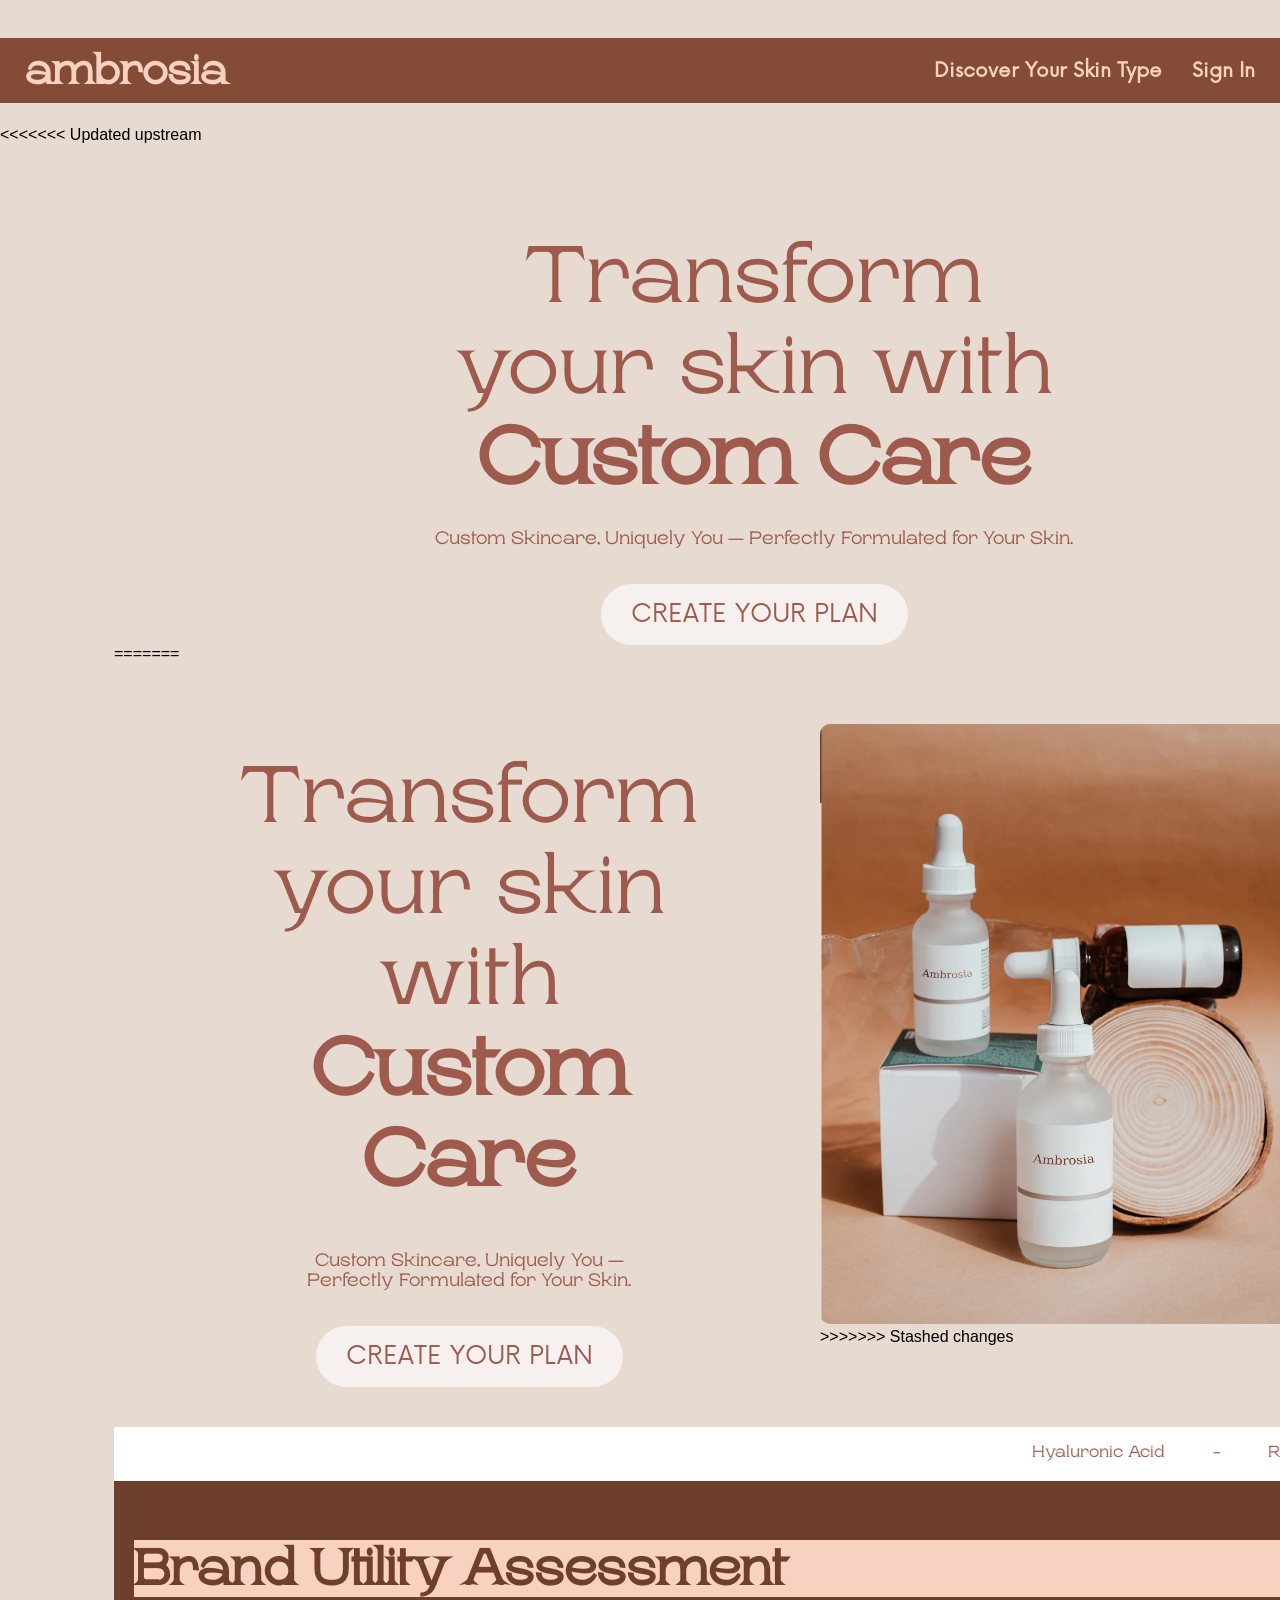
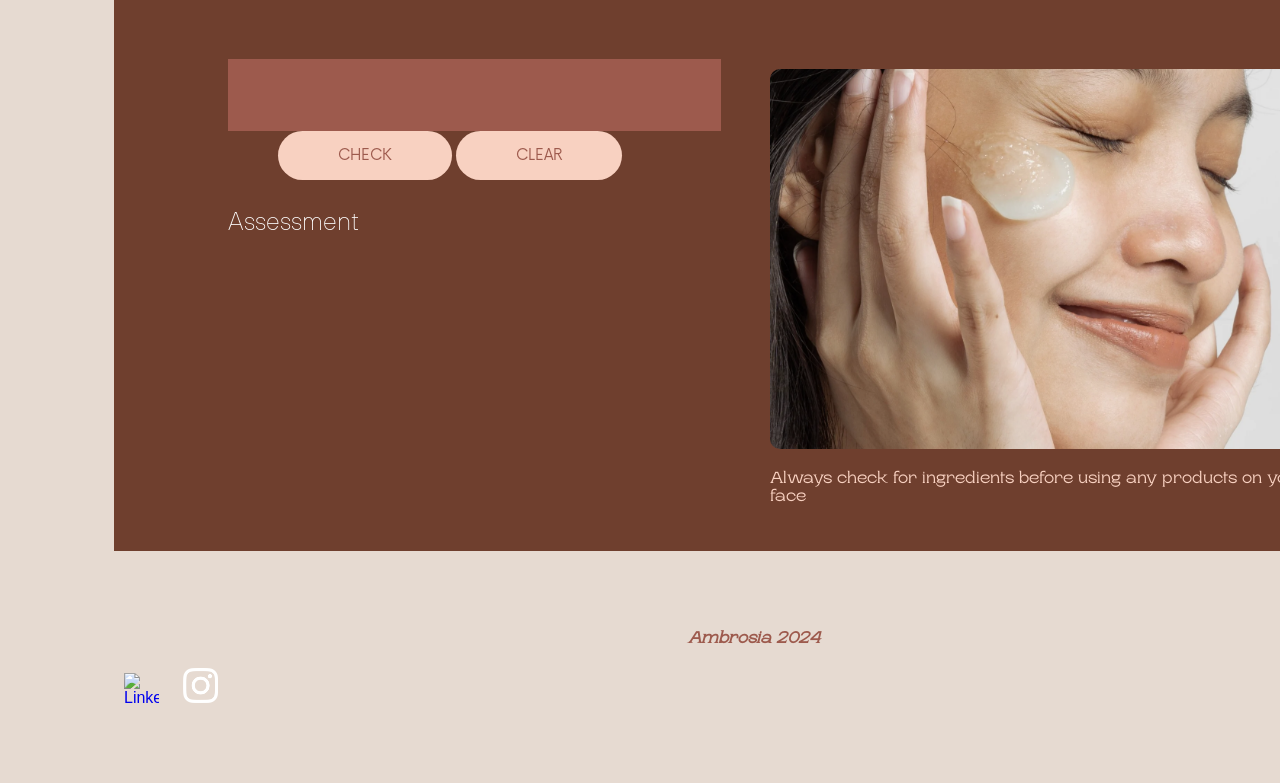
==== Ambrosia/index.html @ 2d027db7 "restore" ====
<!DOCTYPE html>
<html>
<head>
<meta charset="UTF-8">
<meta name="viewport" content="width=device-width, initial-scale=1.0">
<title>Ambrosia</title>
<link rel="shortcut icon" href="logo.jpg" type="image/x-icon">
<link href='style.css' rel='stylesheet'>
<link href='profile-style.css' rel='stylesheet'>
</head>

<!------------------------ body of webpage ------------------------>
<body>
    <div id="headfiller" style="height:38px; background-color:#E6DAD1;">
    </div>
    <div id="head" style="margin-top:38px">
        <div class="header-left">
            <h1 id="navbar-title"><a href=index.html>ambrosia</a></h1>
        </div>
        <nav>
          <a class="buttons" href="skintype.html">Discover Your Skin Type</a>
          <a class="buttons" href="skintype.html">  </a>
          <a class="buttons" href="resources.html">Sign In</a>
        <img src="menu.png" onclick="toggleMenu()" class="social-icon mobile-only">
        </nav>
    </div>

    <!-- Menu content -->
    <div id="menu" onclick="toggleMenu()" class="menu-content">
        <a href="#home" class="menu-item common-font">Home</a>
        <a href="skintype.html" class="menu-item common-font">Find Your Skin Type</a>
        <a href="resources.html" class="menu-item common-font">Sign In</a>
        <div class="menu-item">
            <a href="https://www.linkedin.com/company/100954304" target="_blank" rel="noopener noreferrer">
                <img src="linkedin.jpeg" alt="LinkedIn" style="max-height:30px;max-width:30px;margin: 0 0px;">
            </a>
            <a href="https://www.instagram.com/glimmerssofhope/" target="_blank" rel="noopener noreferrer">
                <img src="instagram.png" alt="Instagram" style="max-height:30px;max-width:30px;margin: 0 0px;">
            </a>
        </div>
    </div>


    <script src="script.js"></script>
    <br><br><br><br><br><br><br>
    <!-- Top Image Area -->
<<<<<<< Updated upstream
    <section id="profile-container" style="margin-top:0px;">
        
        <div class="profile-info" style="margin-right:100px;">
          <h2 class = "common-font profile-text" style="margin-bottom:0; font-weight: 500;">Transform</h2>
          <h2 class = "common-font profile-text" style="margin-bottom:0;margin-top:0; font-weight: 500;">your skin with</h2>
          <h2 class = "common-font profile-text" style="margin-top:0; margin-bottom:25px; font-weight: 900">Custom Care</h2>
          <p class="common-font page-text" style="font-size:18px; text-align: center; margin-right:50px;margin-left:50px;">Custom Skincare, Uniquely You — Perfectly Formulated for Your Skin.</p>
          
          <br>
          <div style="justify-content: center; display:flex;">
            <a href="survey.html">
                <button class="actualbutton" style="text-align: center; font-size: 25px;">CREATE YOUR PLAN</button>
            </a>
          </div>
=======
    <section id="profile-container" style="display: flex; align-items: center; margin-top: 0px;">
        <div class="profile-info" style="margin-right: 100px; flex: 1;">
            <h2 class="common-font profile-text" style="margin-bottom: 0; font-weight: 500;">Transform</h2>
            <h2 class="common-font profile-text" style="margin-bottom: 0; margin-top: 0; font-weight: 500;">your skin with</h2>
            <h2 class="common-font profile-text" style="margin-top: 0; margin-bottom: 25px; font-weight: 900">Custom Care</h2>
            <p class="common-font page-text" style="font-size: 18px; text-align: center; margin-right: 50px; margin-left: 50px;">
                <br>Custom Skincare, Uniquely You — Perfectly Formulated for Your Skin.
            </p>
            <div style="justify-content: center; display: flex;">
                <a href="survey2.html">
                    <br><button class="actualbutton" style="text-align: center; font-size: 25px;">CREATE YOUR PLAN</button>
                </a>
            </div>
        </div>
        <div id="profile-photo" style="flex: 1;">
            <img src="image.png" width="500" height="650" alt="Profile Photo">
>>>>>>> Stashed changes
        </div>
    </section>
    <div class="marquee">   
        <marquee scrollamount="15"><p class="page-text">Hyaluronic Acid   -   Retinol.   -   Vitamin C   -   Niacinimide   -   Ceramides   -   Collagen</p></marquee>
    </div>

    <div class="container2" style="background-color: #6F3F2E;">
        <br>
        <div style="background-color:#F8D1C1;">
            <h2 class = "common-font" style="color:#6F3F2E; text-align: left; font-size: 50px;">Brand Utility Assessment</h2>
        </div>

        <section id="profile-container" style="margin-top:0px; width:100%">
        
            <div class="profile-info" style="margin-right:20px; max-width: 40vw;">
                <input style="min-height:70px; background-color: #9D5A4D; border-style:none; color:white;" type="text" id="name" name="name" required minlength="200" maxlength="400" size="60" />
                <div class="profile-info">
                    <button style="background-color: #F8D1C1;" class="actualbutton" onclick="check()">  CHECK  </button>
                    <button style="background-color: #F8D1C1;" class="actualbutton" onclick="clearInputField()">  CLEAR  </button>
                </div>

                <p style="color:white; font-family: TT Hoves Thin; font-size: 25px;">Assessment</p>
                <p style="color:white; opacity:0;" id="assessment"> 
                    CERAVE consistently stands out for its commitment to dermatologist-recommended formulas that cater to various skin types. CeraVe products are widely acclaimed for their unique ability to help restore and maintain the skin’s natural barrier, thanks to the inclusion of essential ceramides and hyaluronic acid. Their products are not only effective but also gentle, making them suitable for even sensitive skin. Customers often praise CeraVe for its affordability and accessibility, making high-quality skincare achievable for everyone.
                </p>
            </div>
            <div id="profile-photo" style="max-width:50vw;">
                <img src="woman.png">
                <p class="page-text" style="color:#F8D1C1;">Always check for ingredients before using any products on your face</p>
            </div>
        </section>
    
    </div>

    <script>
        function clearInputField() {
            document.getElementById('name').value = '';  // This sets the value of the input field to an empty string, effectively clearing it.
            var assessment = document.getElementById('assessment');
            assessment.style.opacity = '0';
        }

        function check() {
        var assessment = document.getElementById('assessment');
        if (document.getElementById('name').value.toLowerCase() === "cerave") {
            assessment.style.opacity = '1';
            document.getElementById('name').value = ''; // Clears the input field
            document.getElementById('name').value = '';  // This sets the value of the input field to an empty string, effectively clearing it.
        }
}
    </script>
    
    <footer style="width:100vw">
        <br><br>
        <h4 class="page-text common-font" style="text-align:center;"><em>Ambrosia 2024</em></h4>
        <div class="social-media-icons" style="margin-top: 20px;">
            <a href="https://www.linkedin.com/company/100954304" target="_blank" rel="noopener noreferrer">
                <img class="social-icon" src="linkedin.jpeg" alt="LinkedIn"">
            </a>
            <a href="https://www.instagram.com/glimmerssofhope/" target="_blank" rel="noopener noreferrer">
                <img class="social-icon" src="instagram.png" alt="Instagram">
            </a>
        </div>
        <br><br>
    </footer>

</html>
---- Ambrosia/style.css ----
@font-face {
  font-family: 'Rasputin';
  src: url('Rasputin.otf') format('opentype');
  font-weight: normal;
  font-style: normal;
}

@font-face {
  font-family: 'Now';
  src: url('now/Now-Regular.otf') format('opentype');
  font-weight: normal;
  font-style: normal;
}

@font-face {
  font-family: 'TT Hoves';
  src: url('tt_hoves_pro/TT\ Hoves\ Pro\ Trial\ Black.ttf') format('truetype');
  font-weight: normal;
  font-style: normal;
}

@font-face {
  font-family: 'TT Hoves Thin';
  src: url('tt_hoves_pro/TT\ Hoves\ Pro\ Trial\ Thin.ttf') format('truetype');
  font-weight: normal;
  font-style: normal;
}

@font-face {
  font-family: 'TT Octosquares';
  src: url('tt_octosquares/TT\ Octosquares\ Trial\ Black.ttf') format('truetype');
  font-weight: normal;
  font-style: normal;
}

html, body {
  width: 100%;
  overflow-x: hidden;
  margin:0;
  background-color: #E6DAD1;
}

.common-font {
  font-family:Rasputin
}

#head {
  background:#844C37;
  display: flex;
  justify-content: space-between;
  align-items: center;
  padding: 10px 25px;
  width: 100%;
  position: fixed;
  top: 0;
  left: 0;
  z-index: 10;
  box-sizing: border-box;
}

#headfiller {
  background:#844C37;
  display: flex;
  justify-content: space-between;
  align-items: center;
  padding: 10px 25px;
  width: 100%;
  position: fixed;
  top: 0;
  left: 0;
  z-index: 10;
  box-sizing: border-box;
}

.header-left {
  display: flex;
  align-items: center;
}

#logo {
  height: 30px;
  width: 30px;
  border-radius: 10%;
  margin-right: 15px;
}

#navbar-title {
  color: #EDE8D5;
  transition: opacity 0.15s ease-in-out; /* Smooth transition */
  font-family: Rasputin;
  margin: 0;
  font-size: 40px;
}


nav {
  display: flex;
}

nav a {
  text-decoration: none;
  color: #666666;
  margin-left: 15px;
}

nav a:hover {
  filter: brightness(80%);
}

.buttons {
  color: #F8D1C1;
  font-family: Now;
  font-weight: bold;
  font-size:20px;
}

h1 a {
  color: #F8D1C1;
}

a:link { 
  text-decoration: none; 
} 
a:visited { 
  text-decoration: none; 
} 
a:hover { 
  text-decoration: none; 
} 
a:active { 
  text-decoration: none; 
}

.survey { 
  text-align: left;
  margin-left: 100px;
} 
 
.survey h2 { 
  text-align: left;
  margin-left: 100px;
} 
 
.answer-choices { 
  text-align: left;
  margin-left: 100px;
} 
 
.answer-choices label { 
  text-align: left;
  font-size: 30;
  margin-left: 100px;
} 
 
.answer-choices input[type="radio"] { 
  text-align: left;
  margin-left: 100px;
} 
.entry {
  padding-top: 0px;
}
.label{
  height:200px;
  width:200px;
}
.survey input { display: none; }
.survey .seatButton {font-size: 26px; border-radius: 15px; height:200px;
  width:200px;padding: 5px; border: 1px solid #ccc; background: #f9d0c1;}
.survey input:checked + .seatButton { background: #9d5a4d; }

.next{
  color: #9d5a4d;
  font-family: Now;
  font-weight: bold;
  font-size:20px;
  align-items: center;
}

.back{
  color: #9d5a4d;
  font-family: Now;
  font-weight: bold;
  font-size:20px;
  align-items: center;
}

/*----------------------Sunset Photo and Below---------------------*/

.page-text{
  font-family:Rasputin;
  color:#9D5A4D;
}

.container2 {
        margin: 0 auto; /* Center the container horizontally */
        padding: 0 20px; /* Padding for better readability */
        background-color:#E6DAD1;
    }
#title-text {
  text-align: center;
  font-family: Helvetica;
  font-size: 70px;
  color: white;
  letter-spacing: 7px;
  opacity: 100; /* Title is initially visible */
  transition: opacity 0.15s ease-in-out; /* Smooth transition for the fade in and out */
}


  .sunset {
    display: flex;
    height: 72vh;
    max-height:800px;
    width: 100%;
    align-items: center;
    justify-content: center;
    background-image: url('tree.jpeg');
    background-size: cover;
    background-position: top;
    background-attachment: fixed; /* can be removed once the parallax effect is purely JavaScript driven */
  }

  @media (prefers-color-scheme: light) {
    .sunset {
      filter: brightness(115%);
    }
  }

.headers {
  text-align:center;
  color:white;
}

@media (prefers-color-scheme: light){
  .headers {
    color:black;
  }
}

/*----------------------Meet The Team----------------------*/
.team-section {
  text-align: center;
  margin: 50px 0; /* Space around the section */
}

.profile {
  display: inline-block; /* Profiles side by side */
  margin: 0 20px; /* Space between profiles */
}

.profile img {
  width: 150px;
  height: 150px;
  border-radius: 50%; /* Make the images round */
  background-color: #c0e1fa;
  object-fit: cover
}

.profile-name {
  margin-top: 10px; /* Space between image and name */
  font-size: 20px; /* Font size for the name */
}

.profile-social { /* Social Media Handle */
  font-size: 16px;
  color: #AAAAAA;
}

.profile-name, .profile-social {
  font-family: 'Rasputin', sans-serif;
  font-size: 16px
}

.profile a:hover{
  filter: brightness(90%);
}

/*----------------------Footer----------------------*/
.social-icon {
  max-width: 35px;
  max-height: 35px;
  margin: 0 10px; /* Adjust spacing between icons */
}


/*----------------Mobile Optimization----------------*/
.mobile-only{
  display: none
}

@media (max-width: 768px) {
  #profile-text {
    font-size: 50px; /* Smaller font size for small devices */
  }
  .container2{
    margin-left:20px;
    margin-right:20px;
  }
}

@media (max-width: 480px) {
  #profile-text {
    font-size: 40px; /* Even smaller font size for phones */
  }
  .buttons {
      display: none;
  }

  .mobile-only{
    display: inline;
  }
  .richard {
    margin-bottom:40px;
  }
}


/*Mobile Menu*/

.menu-btn {
  position: fixed;
  top: 20px;
  right: 20px;
  z-index: 3;
  cursor: pointer;
  font-size: 24px;
  user-select: none;
}

.menu-content {
  display: none;
  position: fixed;
  top: 0;
  left: 0;
  height: 100%;
  width: 100%;
  background: rgba(0, 0, 0, 0.5); /* Translucent black background */
  z-index: 2;
  flex-direction: column;
  align-items: center;
  justify-content: center;
}

.menu-item {
  color: white;
  font-size: 32px;
  padding: 20px;
  text-decoration: none;
  opacity: 0;
  transition: background-color 0.3s;
}

.menu-item:hover {
  background-color: rgba(255, 255, 255, 0.3);
}

.show {
  display: flex;
}

@keyframes fadeIn {
  from {
    opacity: 0;
    transform: translateY(-20px);
  }
  to {
    opacity: 1;
    transform: translateY(0);
  }
}

.show .menu-item {
  animation: fadeIn 0.5s ease forwards;
}
.show .menu-item:nth-child(1) { animation-delay: 0.2s; }
.show .menu-item:nth-child(2) { animation-delay: 0.4s; }
.show .menu-item:nth-child(3) { animation-delay: 0.6s; }
.show .menu-item:nth-child(4) { animation-delay: 0.8s; }
.show .menu-item:nth-child(5) { animation-delay: 1.0s; }

.profile-text {
  color:#9D5A4D;
  font-size:80px;
  text-align: center;
}

.marquee{
  background-color:white;
}

.actualbutton {
  background-color: #F6F1EE; /* Soft peach background color */
  border: none;              /* Removes the border */
  padding: 15px 30px;        /* Increases the size, adjust as needed */
  border-radius: 50px;       /* Provides a fully rounded shape, increase for more roundness if needed */
  font-size: 15px;           /* Adjusts the font size, change it according to your design needs */
  cursor: pointer;           /* Changes the mouse cursor to a pointer when hovering over the button */
  transition: background-color 0.3s ease; /* Optional: Smooth transition for hover effect */
  font-family: Now;
  color:#9D5A4D;
}

.actualbutton:hover {
  background-color: #E5DCD9; /* Slightly darker shade of the button color for hover effect */
}
---- Ambrosia/profile-style.css ----
html{
    overflow-x: hidden;
    margin-left:0;
    margin-bottom:0;
}
#profile-container {
    display: flex;
    max-width: 90vw;
    margin: 20px auto;
    padding: 20px;
    height:auto;
    margin-top: 10vh;
    border-color: #333;
    border-width: 4px;
}

#profile-photo {
    flex: 1;
    padding: 10px;
    min-height: 50vh;
    min-width: auto;
}

#profile-photo img {
    width: 100%; /* Make the image responsive */
    height: auto;
    border-radius: 10px;
}

#profile-info {
    flex: 2;
    padding: 10px;
}

#profile-info h2, #profile-info h3 {
    margin: 0;
    color: #333;
}

#profile-info p {
    color: #666;
}


body {
    font-family: 'Arial', sans-serif;
    margin: 0;
    padding: 0;
}

@media (min-width: 768px){
    #profile-photo{
        min-width: 500px;
    }
    .profile-info {
        margin-left: 50px;
    }
}

@media (max-width: 768px) {
    #profile-container {
        margin: 50px;
        flex-direction: column;
    }

    #profile-photo, .profile-info {
        flex: none;
        padding: 10px;
        width:auto;
    }

    .profile-info {
        margin-left:20px;
    }

    #profile-photo img {
        /* Adjust width of image to be responsive within the container */
        width: 100%; /* Example percentage, adjust as necessary */
        height: auto; /* Maintain aspect ratio */
    }
}
@media (max-width: 500px){
    .buttons {
        display: none
    }
}

/*Section Text*/
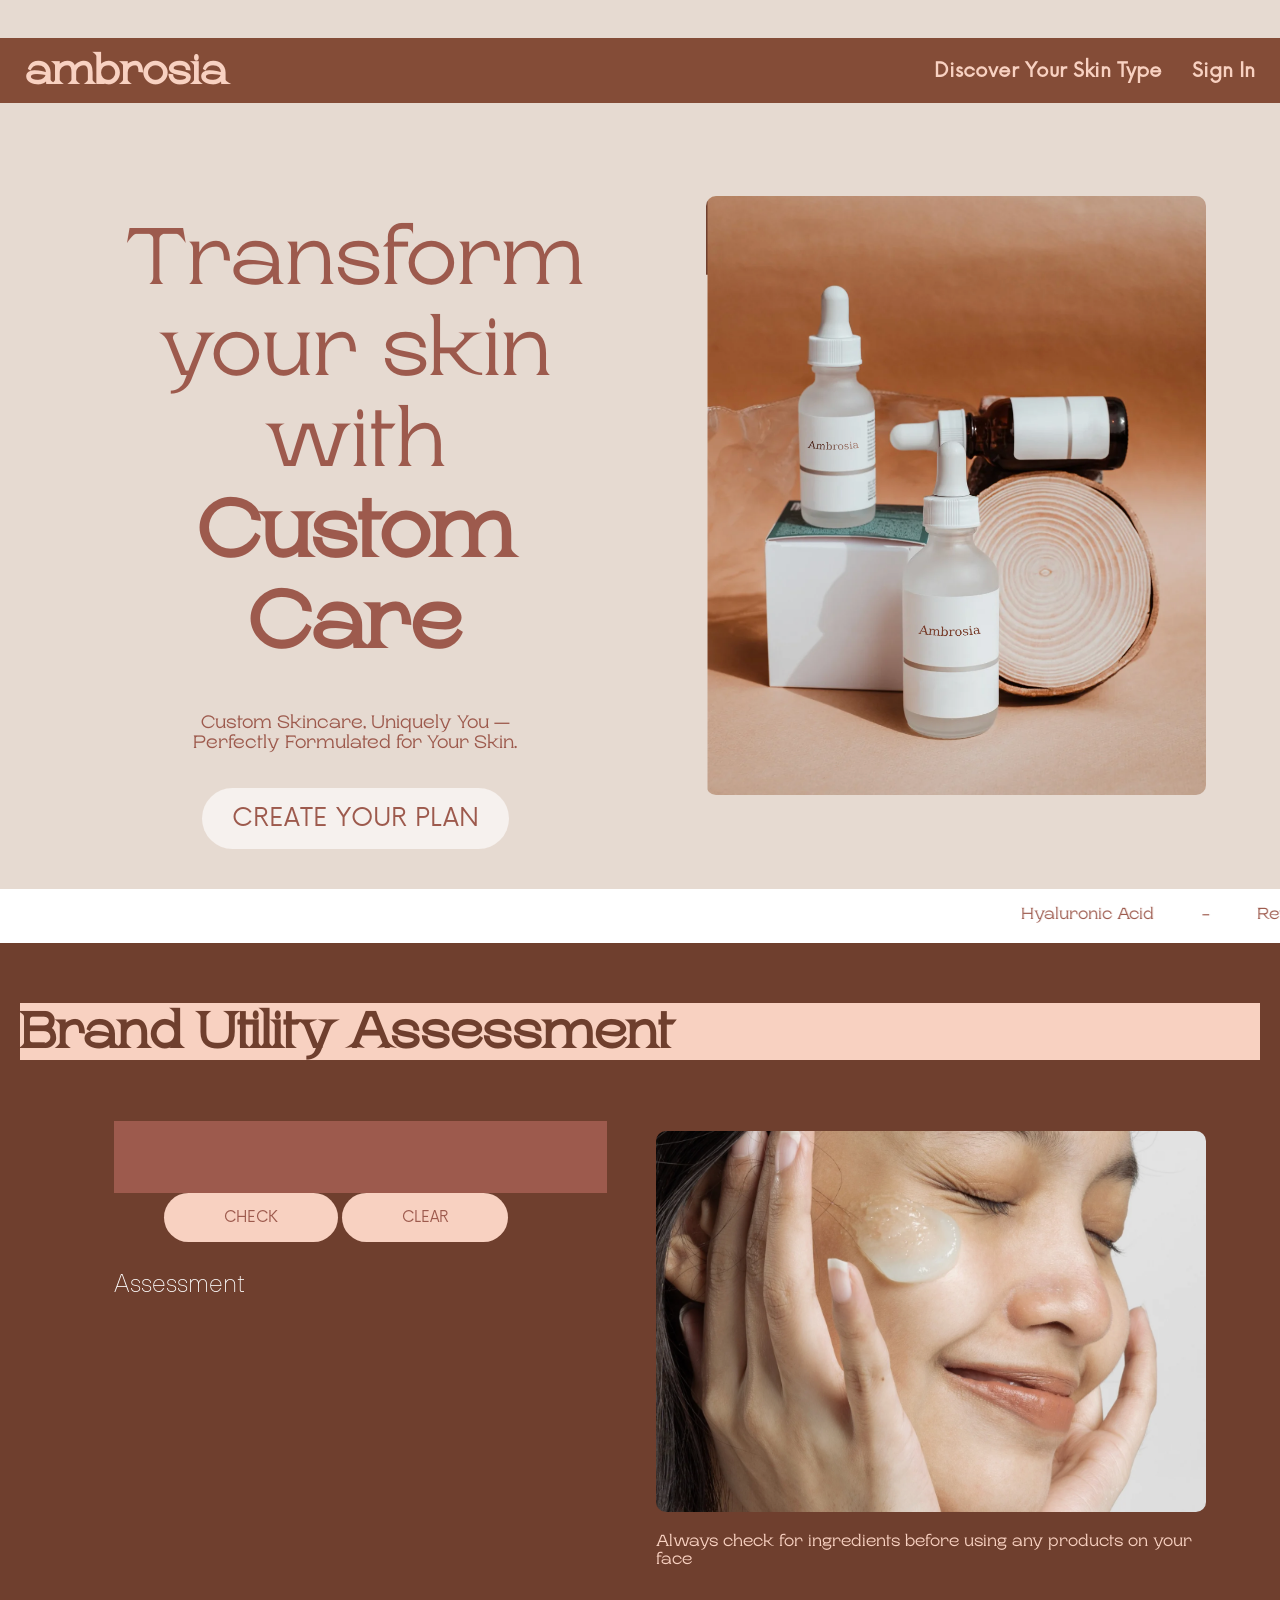
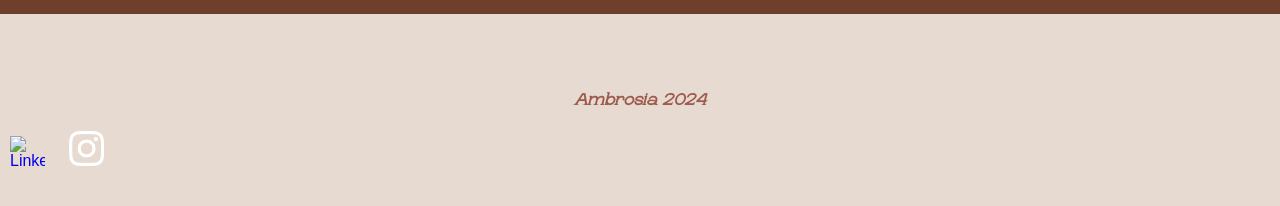
==== commit e7796c20: "restore" ====
--- a/Ambrosia/index.html
+++ b/Ambrosia/index.html
@@ -44,22 +44,6 @@
     <script src="script.js"></script>
     <br><br><br><br><br><br><br>
     <!-- Top Image Area -->
-<<<<<<< Updated upstream
-    <section id="profile-container" style="margin-top:0px;">
-        
-        <div class="profile-info" style="margin-right:100px;">
-          <h2 class = "common-font profile-text" style="margin-bottom:0; font-weight: 500;">Transform</h2>
-          <h2 class = "common-font profile-text" style="margin-bottom:0;margin-top:0; font-weight: 500;">your skin with</h2>
-          <h2 class = "common-font profile-text" style="margin-top:0; margin-bottom:25px; font-weight: 900">Custom Care</h2>
-          <p class="common-font page-text" style="font-size:18px; text-align: center; margin-right:50px;margin-left:50px;">Custom Skincare, Uniquely You — Perfectly Formulated for Your Skin.</p>
-          
-          <br>
-          <div style="justify-content: center; display:flex;">
-            <a href="survey.html">
-                <button class="actualbutton" style="text-align: center; font-size: 25px;">CREATE YOUR PLAN</button>
-            </a>
-          </div>
-=======
     <section id="profile-container" style="display: flex; align-items: center; margin-top: 0px;">
         <div class="profile-info" style="margin-right: 100px; flex: 1;">
             <h2 class="common-font profile-text" style="margin-bottom: 0; font-weight: 500;">Transform</h2>
@@ -76,7 +60,6 @@
         </div>
         <div id="profile-photo" style="flex: 1;">
             <img src="image.png" width="500" height="650" alt="Profile Photo">
->>>>>>> Stashed changes
         </div>
     </section>
     <div class="marquee">   
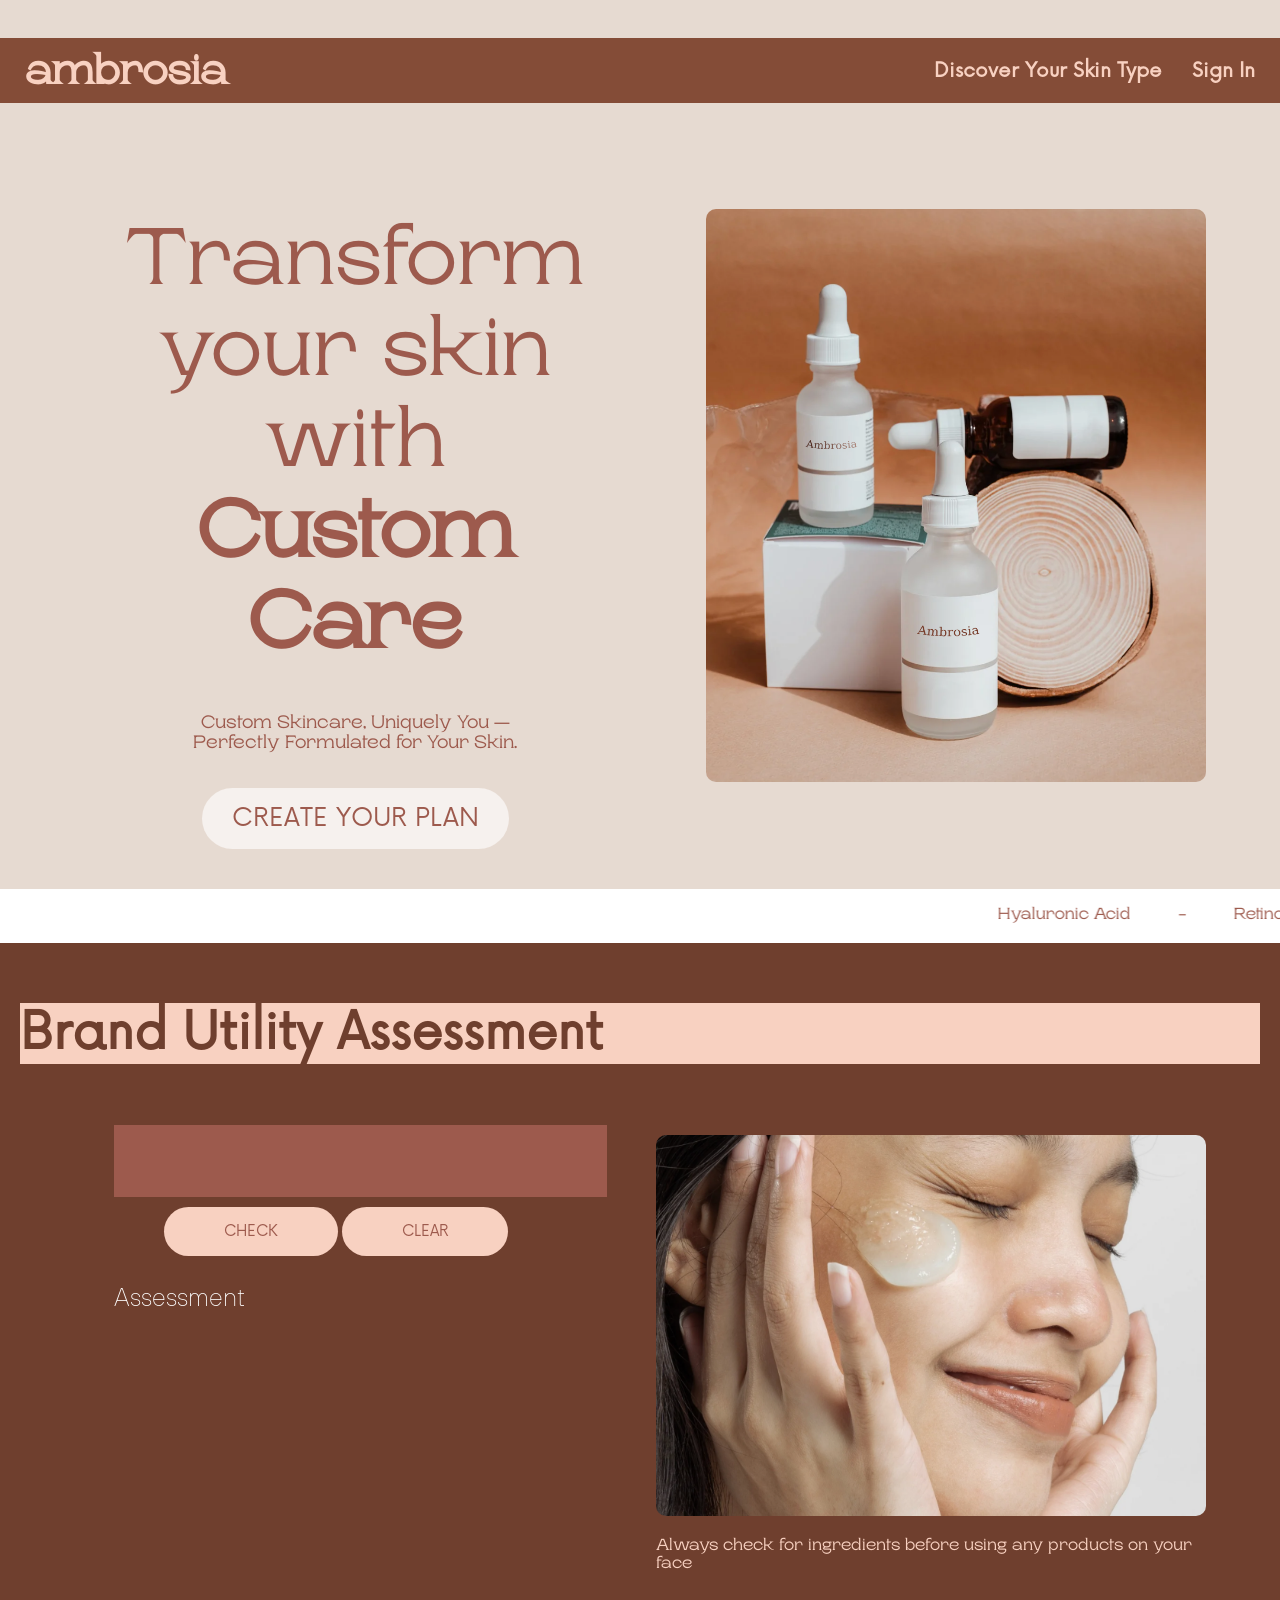
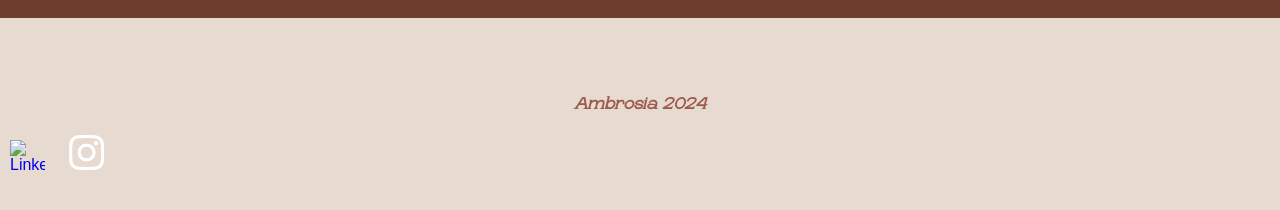
==== commit 27a349de: "there" ====
--- a/Ambrosia/index.html
+++ b/Ambrosia/index.html
@@ -53,7 +53,7 @@
                 <br>Custom Skincare, Uniquely You — Perfectly Formulated for Your Skin.
             </p>
             <div style="justify-content: center; display: flex;">
-                <a href="survey2.html">
+                <a href="survey.html">
                     <br><button class="actualbutton" style="text-align: center; font-size: 25px;">CREATE YOUR PLAN</button>
                 </a>
             </div>
@@ -69,14 +69,14 @@
     <div class="container2" style="background-color: #6F3F2E;">
         <br>
         <div style="background-color:#F8D1C1;">
-            <h2 class = "common-font" style="color:#6F3F2E; text-align: left; font-size: 50px;">Brand Utility Assessment</h2>
+            <h2 style="color:#6F3F2E; text-align: left; font-size: 50px; font-family: Now;">Brand Utility Assessment</h2>
         </div>
 
         <section id="profile-container" style="margin-top:0px; width:100%">
         
             <div class="profile-info" style="margin-right:20px; max-width: 40vw;">
                 <input style="min-height:70px; background-color: #9D5A4D; border-style:none; color:white;" type="text" id="name" name="name" required minlength="200" maxlength="400" size="60" />
-                <div class="profile-info">
+                <div class="profile-info" style="margin-top:10px;">
                     <button style="background-color: #F8D1C1;" class="actualbutton" onclick="check()">  CHECK  </button>
                     <button style="background-color: #F8D1C1;" class="actualbutton" onclick="clearInputField()">  CLEAR  </button>
                 </div>
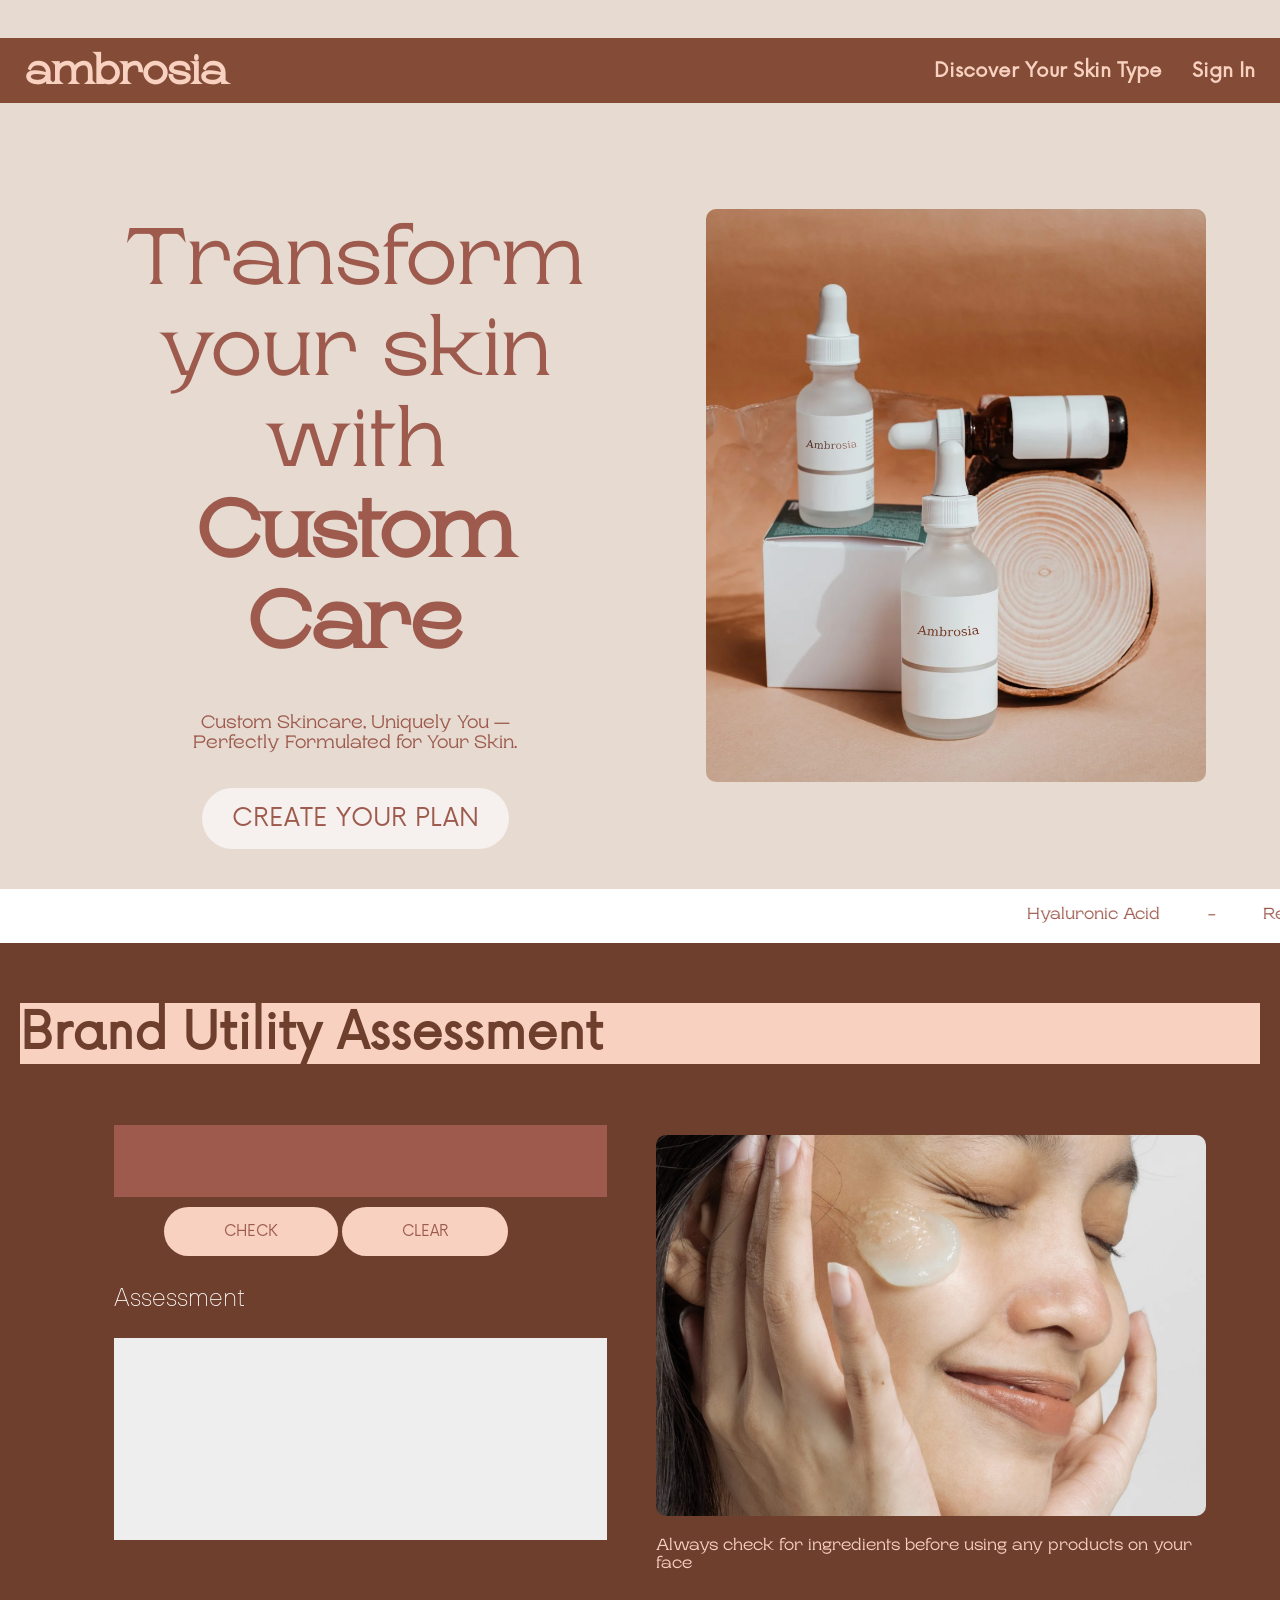
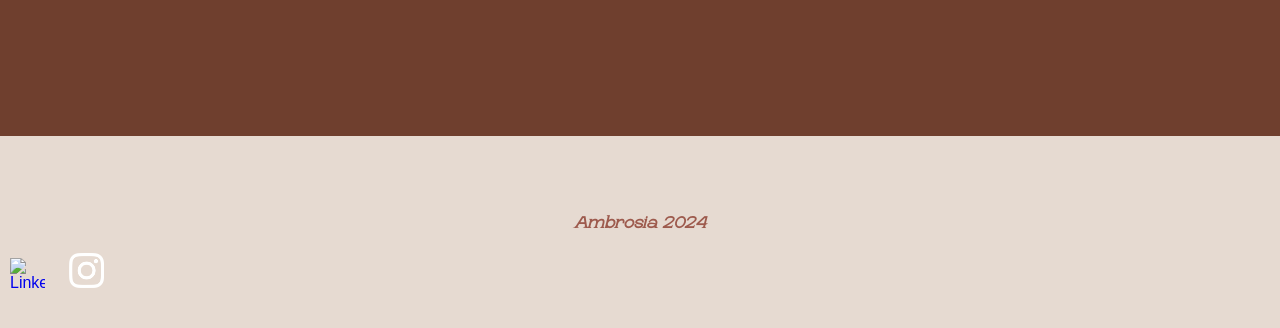
==== commit 0c678b78: "thing" ====
--- a/Ambrosia/index.html
+++ b/Ambrosia/index.html
@@ -82,6 +82,7 @@
                 </div>
 
                 <p style="color:white; font-family: TT Hoves Thin; font-size: 25px;">Assessment</p>
+                <input disabled = "disabled" style="min-height:70px; background-color: #eee; border-style:none; height:200px;" type="text" id="assessment" name="name" required minlength="200" maxlength="400" size="60" />
                 <p style="color:white; opacity:0;" id="assessment"> 
                     CERAVE consistently stands out for its commitment to dermatologist-recommended formulas that cater to various skin types. CeraVe products are widely acclaimed for their unique ability to help restore and maintain the skin’s natural barrier, thanks to the inclusion of essential ceramides and hyaluronic acid. Their products are not only effective but also gentle, making them suitable for even sensitive skin. Customers often praise CeraVe for its affordability and accessibility, making high-quality skincare achievable for everyone.
                 </p>
@@ -98,13 +99,12 @@
         function clearInputField() {
             document.getElementById('name').value = '';  // This sets the value of the input field to an empty string, effectively clearing it.
             var assessment = document.getElementById('assessment');
-            assessment.style.opacity = '0';
         }
 
         function check() {
         var assessment = document.getElementById('assessment');
         if (document.getElementById('name').value.toLowerCase() === "cerave") {
-            assessment.style.opacity = '1';
+            document.getElementById('assessment').value = "CERAVE consistently stands out for its commitment to dermatologist-recommended formulas that cater to various skin types. CeraVe products are widely acclaimed for their unique ability to help restore and maintain the skin’s natural barrier, thanks to the inclusion of essential ceramides and hyaluronic acid. Their products are not only effective but also gentle, making them suitable for even sensitive skin. Customers often praise CeraVe for its affordability and accessibility, making high-quality skincare achievable for everyone.";
             document.getElementById('name').value = ''; // Clears the input field
             document.getElementById('name').value = '';  // This sets the value of the input field to an empty string, effectively clearing it.
         }
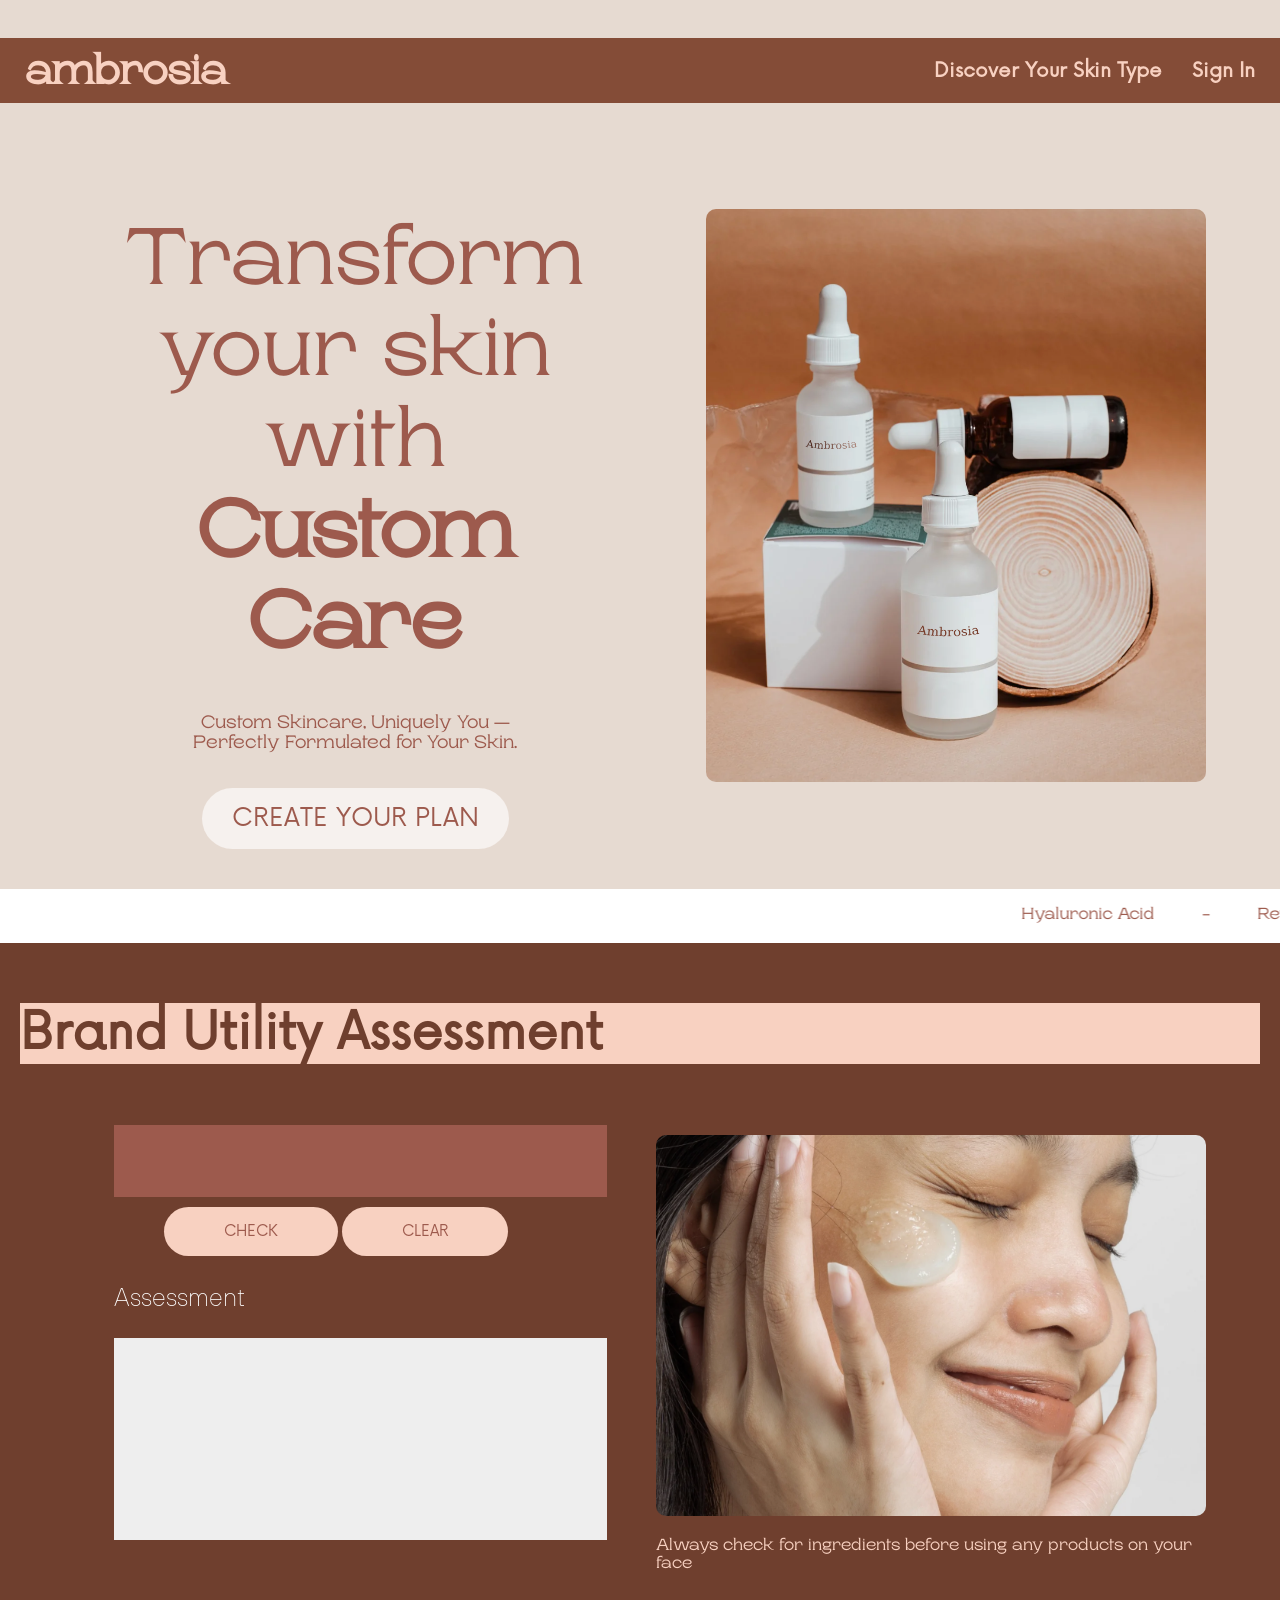
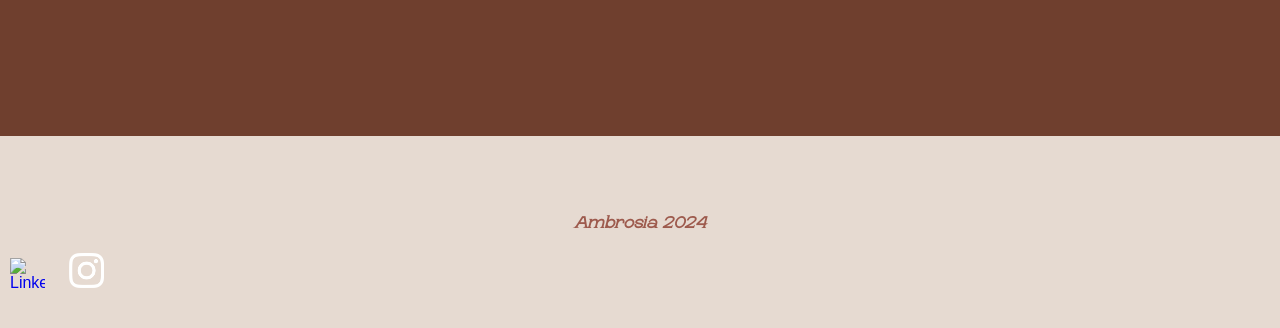
==== commit 8a3b94d0: "cerave" ====
--- a/Ambrosia/index.html
+++ b/Ambrosia/index.html
@@ -1,129 +1,256 @@
 <!DOCTYPE html>
 <html>
-<head>
-<meta charset="UTF-8">
-<meta name="viewport" content="width=device-width, initial-scale=1.0">
-<title>Ambrosia</title>
-<link rel="shortcut icon" href="logo.jpg" type="image/x-icon">
-<link href='style.css' rel='stylesheet'>
-<link href='profile-style.css' rel='stylesheet'>
-</head>
-
-<!------------------------ body of webpage ------------------------>
-<body>
-    <div id="headfiller" style="height:38px; background-color:#E6DAD1;">
-    </div>
-    <div id="head" style="margin-top:38px">
-        <div class="header-left">
-            <h1 id="navbar-title"><a href=index.html>ambrosia</a></h1>
-        </div>
-        <nav>
-          <a class="buttons" href="skintype.html">Discover Your Skin Type</a>
-          <a class="buttons" href="skintype.html">  </a>
-          <a class="buttons" href="resources.html">Sign In</a>
-        <img src="menu.png" onclick="toggleMenu()" class="social-icon mobile-only">
-        </nav>
+  <head>
+    <meta charset="UTF-8" />
+    <meta name="viewport" content="width=device-width, initial-scale=1.0" />
+    <title>Ambrosia</title>
+    <link rel="shortcut icon" href="logo.jpg" type="image/x-icon" />
+    <link href="style.css" rel="stylesheet" />
+    <link href="profile-style.css" rel="stylesheet" />
+  </head>
+
+  <!------------------------ body of webpage ------------------------>
+  <body>
+    <div id="headfiller" style="height: 38px; background-color: #e6dad1"></div>
+    <div id="head" style="margin-top: 38px">
+      <div class="header-left">
+        <h1 id="navbar-title"><a href="index.html">ambrosia</a></h1>
+      </div>
+      <nav>
+        <a class="buttons" href="skintype.html">Discover Your Skin Type</a>
+        <a class="buttons" href="skintype.html"> </a>
+        <a class="buttons" href="resources.html">Sign In</a>
+        <img
+          src="menu.png"
+          onclick="toggleMenu()"
+          class="social-icon mobile-only"
+        />
+      </nav>
     </div>
 
     <!-- Menu content -->
     <div id="menu" onclick="toggleMenu()" class="menu-content">
-        <a href="#home" class="menu-item common-font">Home</a>
-        <a href="skintype.html" class="menu-item common-font">Find Your Skin Type</a>
-        <a href="resources.html" class="menu-item common-font">Sign In</a>
-        <div class="menu-item">
-            <a href="https://www.linkedin.com/company/100954304" target="_blank" rel="noopener noreferrer">
-                <img src="linkedin.jpeg" alt="LinkedIn" style="max-height:30px;max-width:30px;margin: 0 0px;">
-            </a>
-            <a href="https://www.instagram.com/glimmerssofhope/" target="_blank" rel="noopener noreferrer">
-                <img src="instagram.png" alt="Instagram" style="max-height:30px;max-width:30px;margin: 0 0px;">
-            </a>
+      <a href="#home" class="menu-item common-font">Home</a>
+      <a href="skintype.html" class="menu-item common-font"
+        >Find Your Skin Type</a
+      >
+      <a href="resources.html" class="menu-item common-font">Sign In</a>
+      <div class="menu-item">
+        <a
+          href="https://www.linkedin.com/company/100954304"
+          target="_blank"
+          rel="noopener noreferrer"
+        >
+          <img
+            src="linkedin.jpeg"
+            alt="LinkedIn"
+            style="max-height: 30px; max-width: 30px; margin: 0 0px"
+          />
+        </a>
+        <a
+          href="https://www.instagram.com/glimmerssofhope/"
+          target="_blank"
+          rel="noopener noreferrer"
+        >
+          <img
+            src="instagram.png"
+            alt="Instagram"
+            style="max-height: 30px; max-width: 30px; margin: 0 0px"
+          />
+        </a>
+      </div>
+    </div>
+
+    <script src="script.js"></script>
+    <br /><br /><br /><br /><br /><br /><br />
+    <!-- Top Image Area -->
+    <section
+      id="profile-container"
+      style="display: flex; align-items: center; margin-top: 0px"
+    >
+      <div class="profile-info" style="margin-right: 100px; flex: 1">
+        <h2
+          class="common-font profile-text"
+          style="margin-bottom: 0; font-weight: 500"
+        >
+          Transform
+        </h2>
+        <h2
+          class="common-font profile-text"
+          style="margin-bottom: 0; margin-top: 0; font-weight: 500"
+        >
+          your skin with
+        </h2>
+        <h2
+          class="common-font profile-text"
+          style="margin-top: 0; margin-bottom: 25px; font-weight: 900"
+        >
+          Custom Care
+        </h2>
+        <p
+          class="common-font page-text"
+          style="
+            font-size: 18px;
+            text-align: center;
+            margin-right: 50px;
+            margin-left: 50px;
+          "
+        >
+          <br />Custom Skincare, Uniquely You — Perfectly Formulated for Your
+          Skin.
+        </p>
+        <div style="justify-content: center; display: flex">
+          <a href="survey.html">
+            <br /><button
+              class="actualbutton"
+              style="text-align: center; font-size: 25px"
+            >
+              CREATE YOUR PLAN
+            </button>
+          </a>
         </div>
-    </div>
-
-
-    <script src="script.js"></script>
-    <br><br><br><br><br><br><br>
-    <!-- Top Image Area -->
-    <section id="profile-container" style="display: flex; align-items: center; margin-top: 0px;">
-        <div class="profile-info" style="margin-right: 100px; flex: 1;">
-            <h2 class="common-font profile-text" style="margin-bottom: 0; font-weight: 500;">Transform</h2>
-            <h2 class="common-font profile-text" style="margin-bottom: 0; margin-top: 0; font-weight: 500;">your skin with</h2>
-            <h2 class="common-font profile-text" style="margin-top: 0; margin-bottom: 25px; font-weight: 900">Custom Care</h2>
-            <p class="common-font page-text" style="font-size: 18px; text-align: center; margin-right: 50px; margin-left: 50px;">
-                <br>Custom Skincare, Uniquely You — Perfectly Formulated for Your Skin.
-            </p>
-            <div style="justify-content: center; display: flex;">
-                <a href="survey.html">
-                    <br><button class="actualbutton" style="text-align: center; font-size: 25px;">CREATE YOUR PLAN</button>
-                </a>
-            </div>
+      </div>
+      <div id="profile-photo" style="flex: 1">
+        <img src="image.png" width="500" height="650" alt="Profile Photo" />
+      </div>
+    </section>
+    <div class="marquee">
+      <marquee scrollamount="15"
+        ><p class="page-text">
+          Hyaluronic Acid   -   Retinol.   -   Vitamin
+          C   -   Niacinimide   -   Ceramides   -   Collagen
+        </p></marquee
+      >
+    </div>
+
+    <div class="container2" style="background-color: #6f3f2e">
+      <br />
+      <div style="background-color: #f8d1c1">
+        <h2
+          style="
+            color: #6f3f2e;
+            text-align: left;
+            font-size: 50px;
+            font-family: Now;
+          "
+        >
+          Brand Utility Assessment
+        </h2>
+      </div>
+
+      <section id="profile-container" style="margin-top: 0px; width: 100%">
+        <div class="profile-info" style="margin-right: 20px; max-width: 40vw">
+          <input
+            style="
+              min-height: 70px;
+              background-color: #9d5a4d;
+              border-style: none;
+              color: white;
+            "
+            type="text"
+            id="name"
+            name="name"
+            required
+            minlength="200"
+            maxlength="400"
+            size="60"
+          />
+          <div class="profile-info" style="margin-top: 10px">
+            <button
+              style="background-color: #f8d1c1"
+              class="actualbutton"
+              onclick="check()"
+            >
+                CHECK  
+            </button>
+            <button
+              style="background-color: #f8d1c1"
+              class="actualbutton"
+              onclick="clearInputField()"
+            >
+                CLEAR  
+            </button>
+          </div>
+
+          <p style="color: white; font-family: TT Hoves Thin; font-size: 25px">
+            Assessment
+          </p>
+          <input
+            disabled="disabled"
+            style="
+              min-height: 70px;
+              background-color: #eee;
+              border-style: none;
+              height: 200px;
+            "
+            type="text"
+            id="assessment"
+            name="name"
+            required
+            minlength="200"
+            maxlength="400"
+            size="60"
+          />
+          <p style="color: white; opacity: 0" id="assessment">
+            CERAVE consistently stands out for its commitment to
+            dermatologist-recommended formulas that cater to various skin types.
+            CeraVe products are widely acclaimed for their unique ability to
+            help restore and maintain the skin’s natural barrier, thanks to the
+            inclusion of essential ceramides and hyaluronic acid. Their products
+            are not only effective but also gentle, making them suitable for
+            even sensitive skin. Customers often praise CeraVe for its
+            affordability and accessibility, making high-quality skincare
+            achievable for everyone.
+          </p>
         </div>
-        <div id="profile-photo" style="flex: 1;">
-            <img src="image.png" width="500" height="650" alt="Profile Photo">
+        <div id="profile-photo" style="max-width: 50vw">
+          <img src="woman.png" />
+          <p class="page-text" style="color: #f8d1c1">
+            Always check for ingredients before using any products on your face
+          </p>
         </div>
-    </section>
-    <div class="marquee">   
-        <marquee scrollamount="15"><p class="page-text">Hyaluronic Acid   -   Retinol.   -   Vitamin C   -   Niacinimide   -   Ceramides   -   Collagen</p></marquee>
-    </div>
-
-    <div class="container2" style="background-color: #6F3F2E;">
-        <br>
-        <div style="background-color:#F8D1C1;">
-            <h2 style="color:#6F3F2E; text-align: left; font-size: 50px; font-family: Now;">Brand Utility Assessment</h2>
-        </div>
-
-        <section id="profile-container" style="margin-top:0px; width:100%">
-        
-            <div class="profile-info" style="margin-right:20px; max-width: 40vw;">
-                <input style="min-height:70px; background-color: #9D5A4D; border-style:none; color:white;" type="text" id="name" name="name" required minlength="200" maxlength="400" size="60" />
-                <div class="profile-info" style="margin-top:10px;">
-                    <button style="background-color: #F8D1C1;" class="actualbutton" onclick="check()">  CHECK  </button>
-                    <button style="background-color: #F8D1C1;" class="actualbutton" onclick="clearInputField()">  CLEAR  </button>
-                </div>
-
-                <p style="color:white; font-family: TT Hoves Thin; font-size: 25px;">Assessment</p>
-                <input disabled = "disabled" style="min-height:70px; background-color: #eee; border-style:none; height:200px;" type="text" id="assessment" name="name" required minlength="200" maxlength="400" size="60" />
-                <p style="color:white; opacity:0;" id="assessment"> 
-                    CERAVE consistently stands out for its commitment to dermatologist-recommended formulas that cater to various skin types. CeraVe products are widely acclaimed for their unique ability to help restore and maintain the skin’s natural barrier, thanks to the inclusion of essential ceramides and hyaluronic acid. Their products are not only effective but also gentle, making them suitable for even sensitive skin. Customers often praise CeraVe for its affordability and accessibility, making high-quality skincare achievable for everyone.
-                </p>
-            </div>
-            <div id="profile-photo" style="max-width:50vw;">
-                <img src="woman.png">
-                <p class="page-text" style="color:#F8D1C1;">Always check for ingredients before using any products on your face</p>
-            </div>
-        </section>
-    
+      </section>
     </div>
 
     <script>
-        function clearInputField() {
-            document.getElementById('name').value = '';  // This sets the value of the input field to an empty string, effectively clearing it.
-            var assessment = document.getElementById('assessment');
+
+      function clearInputField() {
+        document.getElementById("name").value = ""; // This sets the value of the input field to an empty string, effectively clearing it.
+        var assessment = document.getElementById("assessment");
+      }
+      var img = document.createElement("cerave");
+      cerave.src = "cerave.png";
+
+      function check() {
+        var assessment = document.getElementById("assessment");
+        if (document.getElementById("name").value.toLowerCase() === "cerave") {
+          document.body.appendChild(cerave);
         }
-
-        function check() {
-        var assessment = document.getElementById('assessment');
-        if (document.getElementById('name').value.toLowerCase() === "cerave") {
-            document.getElementById('assessment').value = "CERAVE consistently stands out for its commitment to dermatologist-recommended formulas that cater to various skin types. CeraVe products are widely acclaimed for their unique ability to help restore and maintain the skin’s natural barrier, thanks to the inclusion of essential ceramides and hyaluronic acid. Their products are not only effective but also gentle, making them suitable for even sensitive skin. Customers often praise CeraVe for its affordability and accessibility, making high-quality skincare achievable for everyone.";
-            document.getElementById('name').value = ''; // Clears the input field
-            document.getElementById('name').value = '';  // This sets the value of the input field to an empty string, effectively clearing it.
-        }
-}
+      }
     </script>
-    
-    <footer style="width:100vw">
-        <br><br>
-        <h4 class="page-text common-font" style="text-align:center;"><em>Ambrosia 2024</em></h4>
-        <div class="social-media-icons" style="margin-top: 20px;">
-            <a href="https://www.linkedin.com/company/100954304" target="_blank" rel="noopener noreferrer">
-                <img class="social-icon" src="linkedin.jpeg" alt="LinkedIn"">
-            </a>
-            <a href="https://www.instagram.com/glimmerssofhope/" target="_blank" rel="noopener noreferrer">
-                <img class="social-icon" src="instagram.png" alt="Instagram">
-            </a>
-        </div>
-        <br><br>
+
+    <footer style="width: 100vw">
+      <br /><br />
+      <h4 class="page-text common-font" style="text-align: center">
+        <em>Ambrosia 2024</em>
+      </h4>
+      <div class="social-media-icons" style="margin-top: 20px">
+        <a
+          href="https://www.linkedin.com/company/100954304"
+          target="_blank"
+          rel="noopener noreferrer"
+        >
+          <img class="social-icon" src="linkedin.jpeg" alt="LinkedIn" />
+        </a>
+        <a
+          href="https://www.instagram.com/glimmerssofhope/"
+          target="_blank"
+          rel="noopener noreferrer"
+        >
+          <img class="social-icon" src="instagram.png" alt="Instagram" />
+        </a>
+      </div>
+      <br /><br />
     </footer>
-
+  </body>
 </html>
-
--- a/Ambrosia/style.css
+++ b/Ambrosia/style.css
@@ -29,6 +29,13 @@
 @font-face {
   font-family: 'TT Octosquares';
   src: url('tt_octosquares/TT\ Octosquares\ Trial\ Black.ttf') format('truetype');
+  font-weight: normal;
+  font-style: normal;
+}
+
+@font-face {
+  font-family: 'Codec Pro';
+  src: url('codec-pro/CodecPro-Regular.ttf') format('truetype');
   font-weight: normal;
   font-style: normal;
 }
@@ -164,9 +171,10 @@
   width:200px;
 }
 .survey input { display: none; }
-.survey .seatButton {font-size: 26px; border-radius: 15px; height:200px;
-  width:200px;padding: 5px; border: 1px solid #ccc; background: #f9d0c1;}
-.survey input:checked + .seatButton { background: #9d5a4d; }
+.survey .seatButton {font-size: 30px; border-radius: 5px; height:200px;
+  width:200px;padding: 10px; background: #f9d0c1; font-family:Codec Pro;}
+
+.survey .seatButton.clicked { background: #9d5a4d; }
 
 .next{
   color: #9d5a4d;
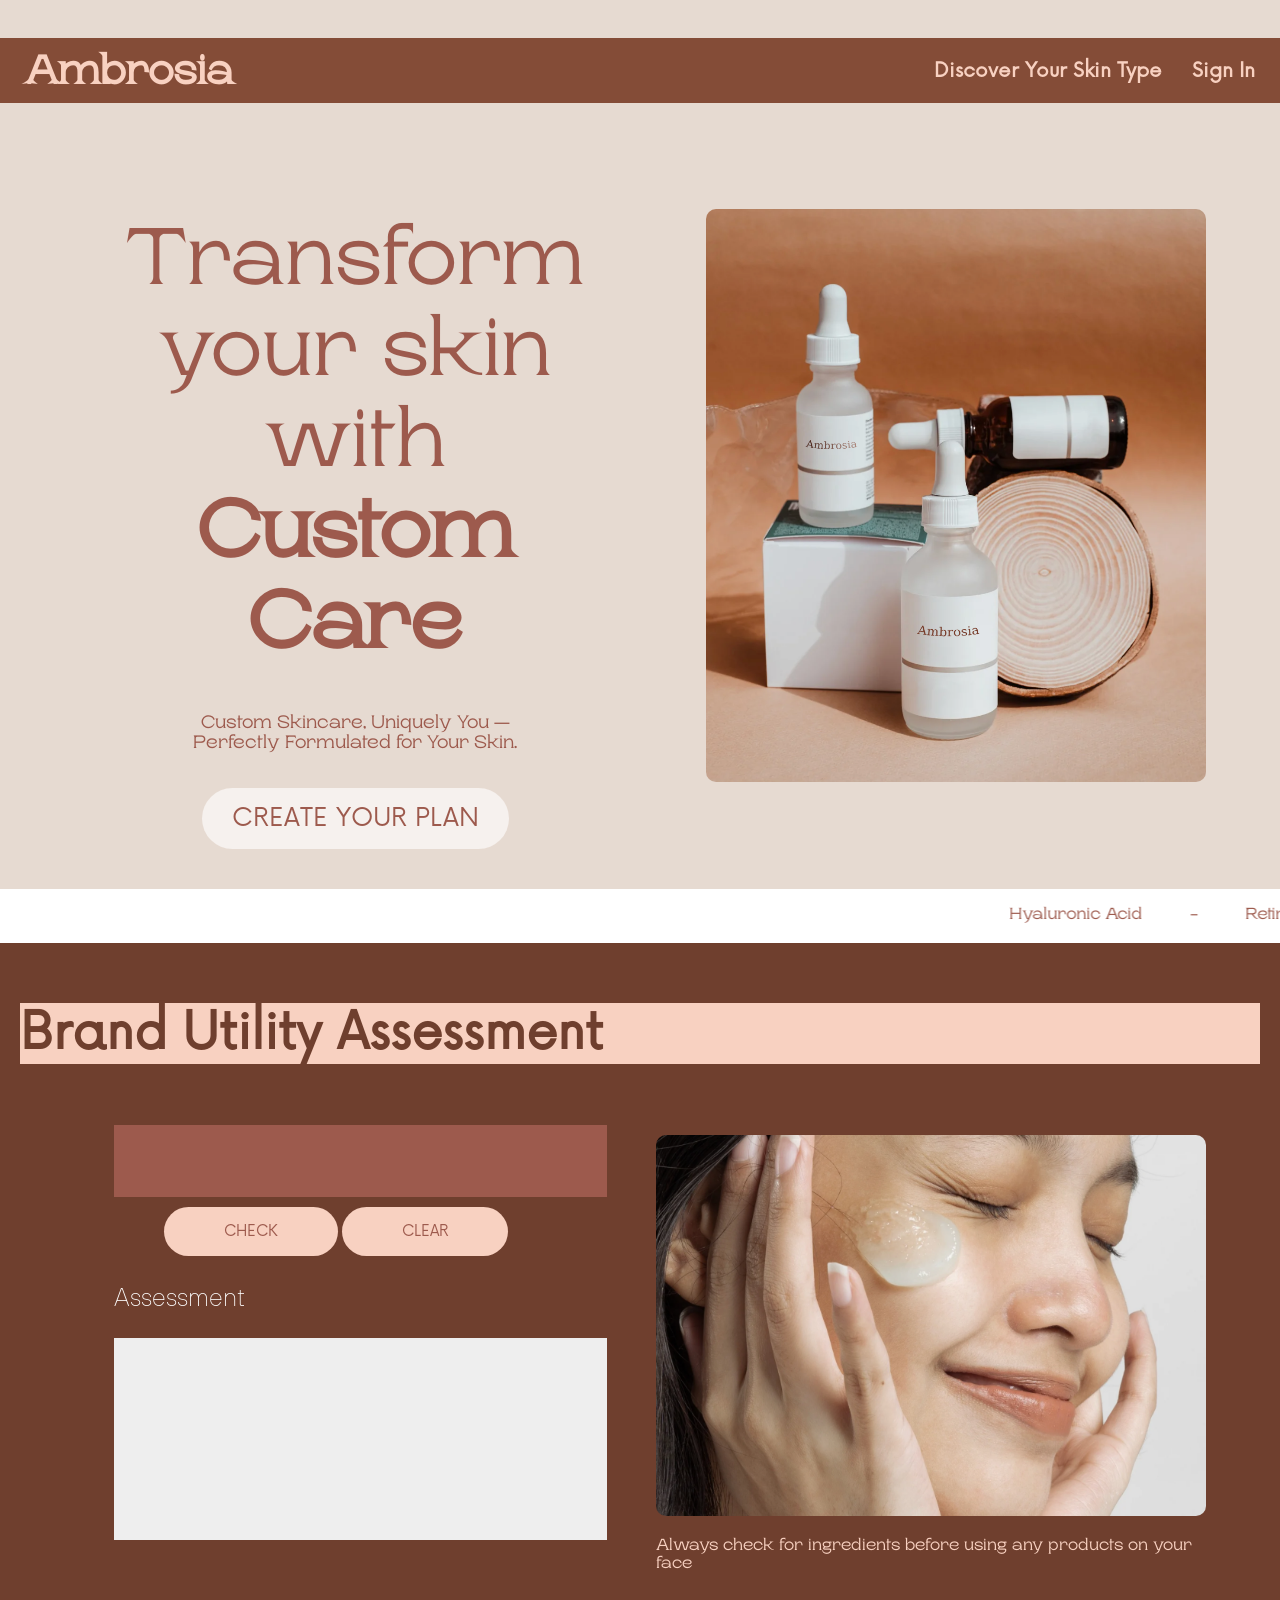
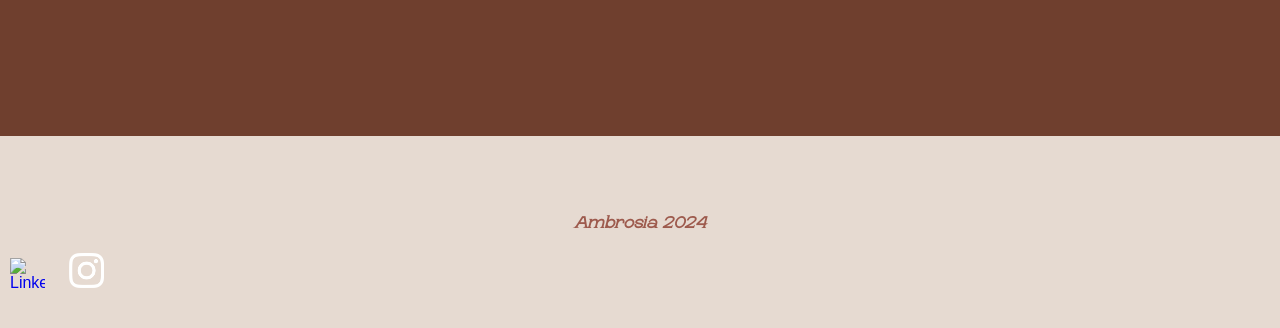
==== commit 41067249: "delete stuff" ====
--- a/Ambrosia/index.html
+++ b/Ambrosia/index.html
@@ -14,7 +14,7 @@
     <div id="headfiller" style="height: 38px; background-color: #e6dad1"></div>
     <div id="head" style="margin-top: 38px">
       <div class="header-left">
-        <h1 id="navbar-title"><a href="index.html">ambrosia</a></h1>
+        <h1 id="navbar-title"><a href="index.html">Ambrosia</a></h1>
       </div>
       <nav>
         <a class="buttons" href="skintype.html">Discover Your Skin Type</a>
@@ -213,7 +213,6 @@
     </div>
 
     <script>
-
       function clearInputField() {
         document.getElementById("name").value = ""; // This sets the value of the input field to an empty string, effectively clearing it.
         var assessment = document.getElementById("assessment");
--- a/Ambrosia/style.css
+++ b/Ambrosia/style.css
@@ -190,6 +190,12 @@
   font-weight: bold;
   font-size:20px;
   align-items: center;
+}
+
+.disappear{
+  justify-content: center;
+  align-items: center;
+  text-align: center;
 }
 
 /*----------------------Sunset Photo and Below---------------------*/
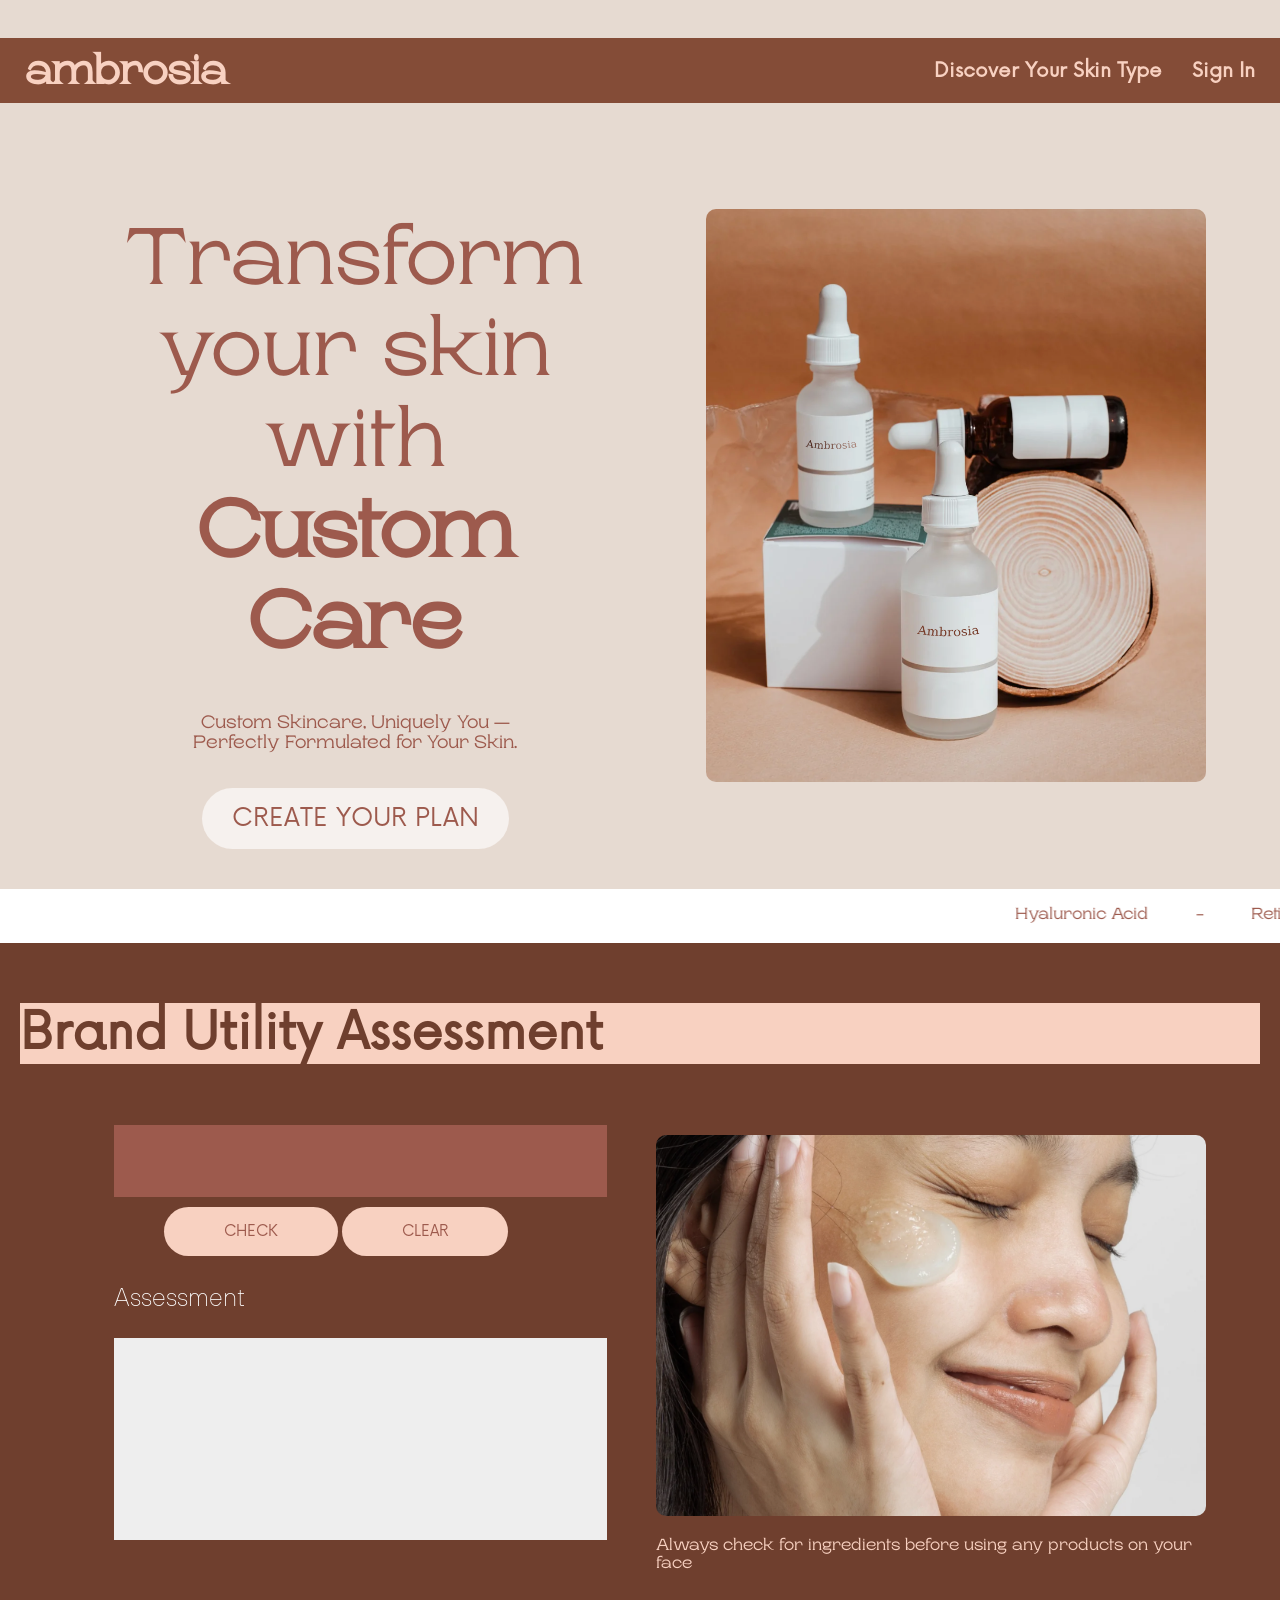
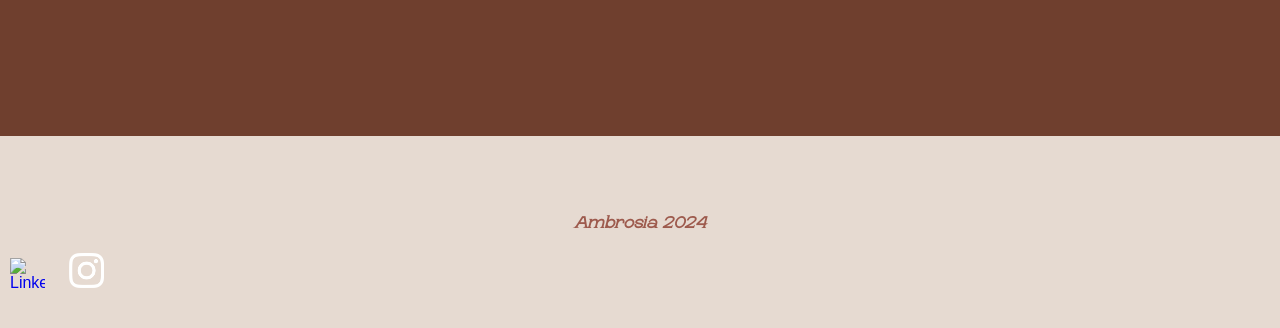
==== commit 81b9bc0a: "a" ====
--- a/Ambrosia/index.html
+++ b/Ambrosia/index.html
@@ -14,7 +14,7 @@
     <div id="headfiller" style="height: 38px; background-color: #e6dad1"></div>
     <div id="head" style="margin-top: 38px">
       <div class="header-left">
-        <h1 id="navbar-title"><a href="index.html">Ambrosia</a></h1>
+        <h1 id="navbar-title"><a href="index.html">ambrosia</a></h1>
       </div>
       <nav>
         <a class="buttons" href="skintype.html">Discover Your Skin Type</a>
@@ -70,19 +70,19 @@
     >
       <div class="profile-info" style="margin-right: 100px; flex: 1">
         <h2
-          class="common-font profile-text"
+          class="common-font profile-text transformskin"
           style="margin-bottom: 0; font-weight: 500"
         >
           Transform
         </h2>
         <h2
-          class="common-font profile-text"
+          class="common-font profile-text transformskin"
           style="margin-bottom: 0; margin-top: 0; font-weight: 500"
         >
           your skin with
         </h2>
         <h2
-          class="common-font profile-text"
+          class="common-font profile-text transformskin"
           style="margin-top: 0; margin-bottom: 25px; font-weight: 900"
         >
           Custom Care
@@ -213,17 +213,27 @@
     </div>
 
     <script>
+      var styles = `
+  #assessment.value{
+    word-wrap: break-word;
+    }
+`;
+
+      var styleSheet = document.createElement("style");
+      styleSheet.innerText = styles;
+      document.head.appendChild(styleSheet);
       function clearInputField() {
         document.getElementById("name").value = ""; // This sets the value of the input field to an empty string, effectively clearing it.
         var assessment = document.getElementById("assessment");
       }
-      var img = document.createElement("cerave");
-      cerave.src = "cerave.png";
 
       function check() {
         var assessment = document.getElementById("assessment");
         if (document.getElementById("name").value.toLowerCase() === "cerave") {
-          document.body.appendChild(cerave);
+          document.getElementById("assessment").value =
+            "CERAVE consistently stands out for its commitment to dermatologist-recommended formulas that cater to various skin types. CeraVe products are widely acclaimed for their unique ability to help restore and maintain the skin’s natural barrier, thanks to the inclusion of essential ceramides and hyaluronic acid. Their products are not only effective but also gentle, making them suitable for even sensitive skin. Customers often praise CeraVe for its affordability and accessibility, making high-quality skincare achievable for everyone.";
+          document.getElementById("name").value = ""; // Clears the input field
+          document.getElementById("name").value = ""; // This sets the value of the input field to an empty string, effectively clearing it.
         }
       }
     </script>
@@ -239,7 +249,7 @@
           target="_blank"
           rel="noopener noreferrer"
         >
-          <img class="social-icon" src="linkedin.jpeg" alt="LinkedIn" />
+          <img class="social-icon" src="linkedin.jpeg" alt="LinkedIn"">
         </a>
         <a
           href="https://www.instagram.com/glimmerssofhope/"
--- a/Ambrosia/style.css
+++ b/Ambrosia/style.css
@@ -304,11 +304,15 @@
 
 @media (max-width: 768px) {
   #profile-text {
-    font-size: 50px; /* Smaller font size for small devices */
+    font-size: 30px; /* Smaller font size for small devices */
   }
   .container2{
     margin-left:20px;
     margin-right:20px;
+  }
+
+  .transformskin{
+    font-size: 20px;
   }
 }
 
